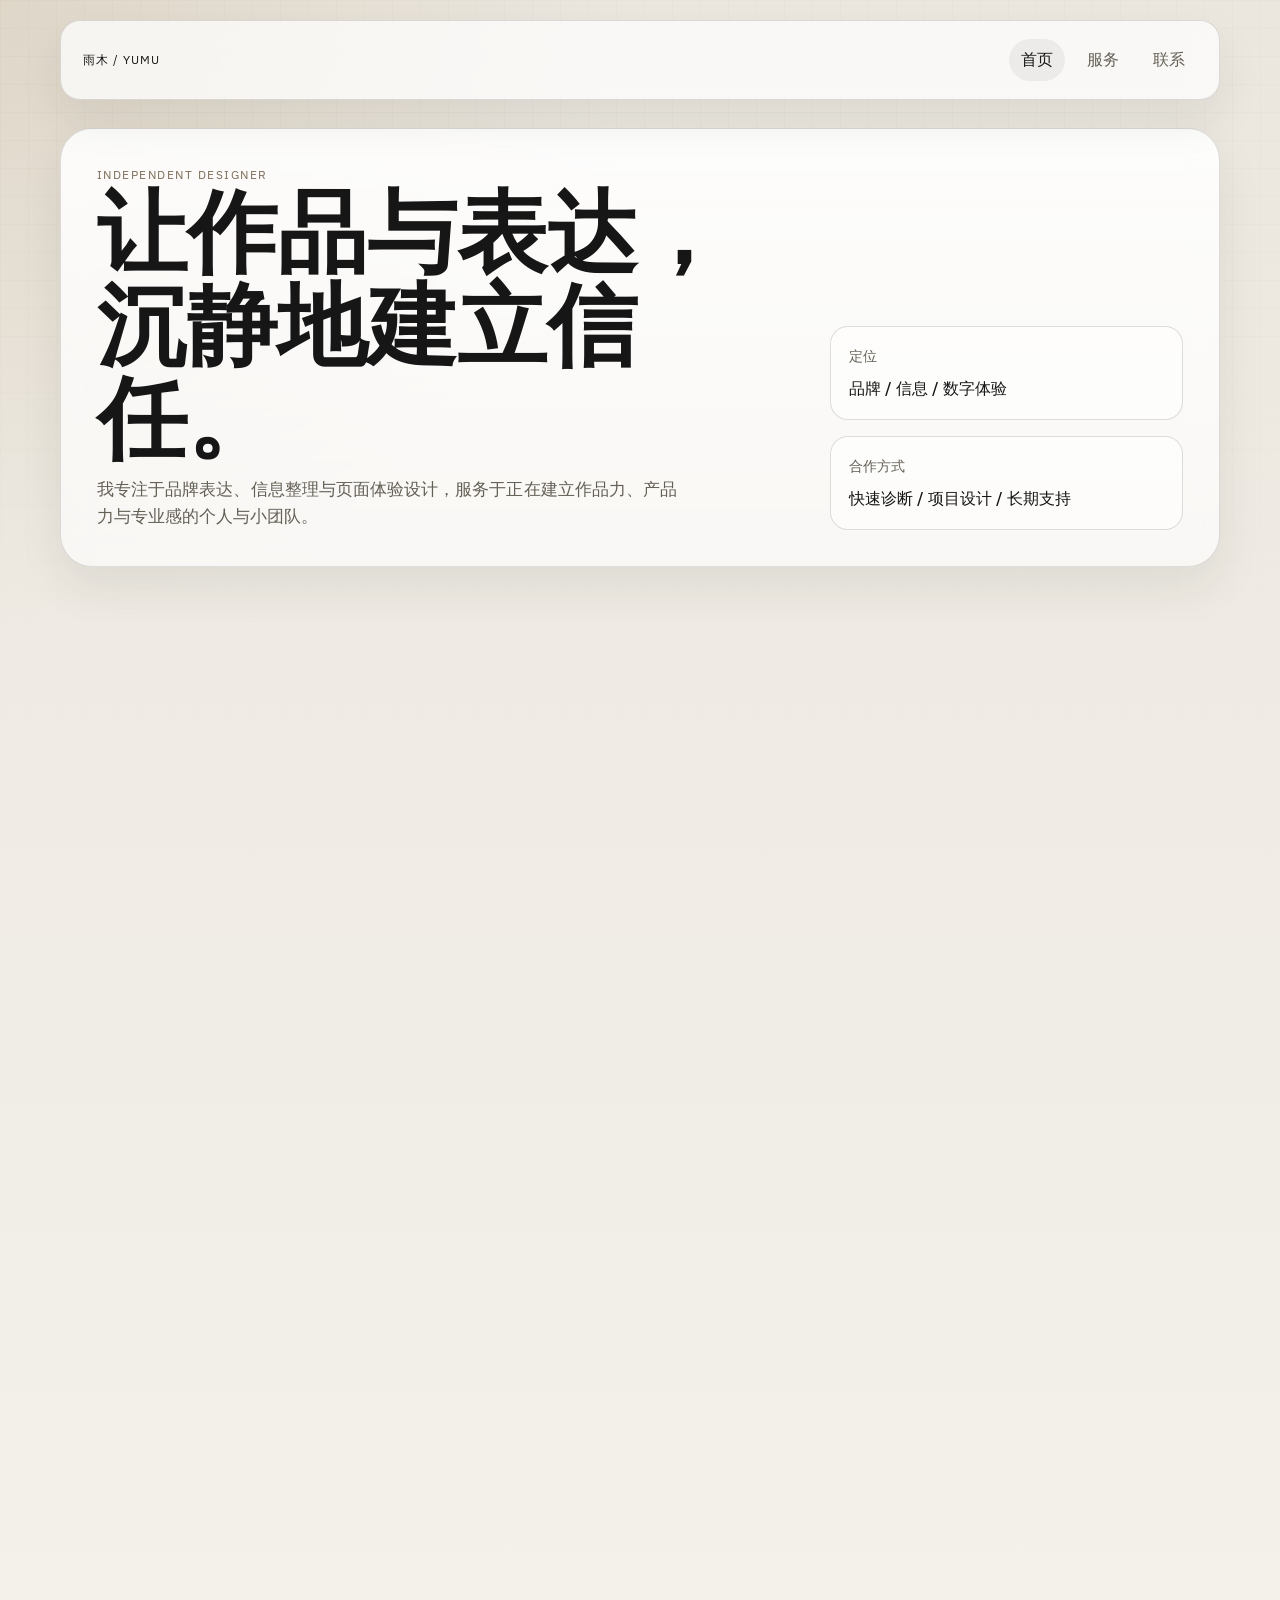
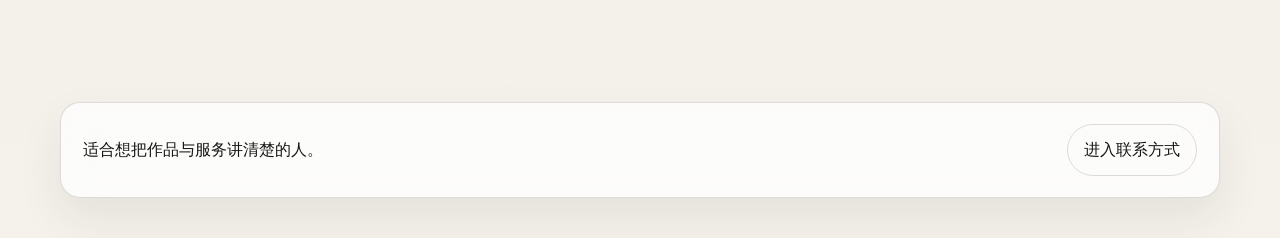
==== index.html @ 08abdf6f "Add files via upload" ====
<!DOCTYPE html>
<html lang="zh-CN">
<head>
  <meta charset="UTF-8">
  <meta name="viewport" content="width=device-width, initial-scale=1.0">
  <title>个人品牌网站 | 设计作品与服务</title>
  <meta
    name="description"
    content="简洁、理性的个人品牌网站首页，用于展示设计作品、服务能力与合作方式。"
  >
  <link rel="preconnect" href="https://fonts.googleapis.com">
  <link rel="preconnect" href="https://fonts.gstatic.com" crossorigin>
  <link
    href="https://fonts.googleapis.com/css2?family=IBM+Plex+Sans:wght@400;500;600&family=Newsreader:opsz,wght@6..72,500;6..72,600&display=swap"
    rel="stylesheet"
  >
  <link rel="stylesheet" href="styles.css">
</head>
<body>
  <div class="intro-overlay" aria-hidden="true">
    <div class="intro-mark">
      <p class="intro-cn">雨木</p>
      <p class="intro-en">YUMU</p>
    </div>
  </div>
  <div class="site-shell">
    <header class="site-header">
      <a class="brand" href="index.html">雨木 / YUMU</a>
      <nav class="site-nav" aria-label="主导航">
        <a href="index.html" aria-current="page">首页</a>
        <a href="services.html">服务</a>
        <a href="contact.html">联系</a>
      </nav>
    </header>

    <main>
      <section class="hero reveal is-visible">
        <div class="hero-copy">
          <p class="eyebrow">Independent Designer</p>
          <h1>让作品与表达，<br>沉静地建立信任。</h1>
          <p class="lead">
            我专注于品牌表达、信息整理与页面体验设计，服务于正在建立作品力、产品力与专业感的个人与小团队。
          </p>
        </div>
        <div class="hero-meta">
          <div class="metric">
            <span>定位</span>
            <strong>品牌 / 信息 / 数字体验</strong>
          </div>
          <div class="metric">
            <span>合作方式</span>
            <strong>快速诊断 / 项目设计 / 长期支持</strong>
          </div>
        </div>
      </section>

      <section class="section-grid reveal">
        <div class="section-intro reveal-soft">
          <p class="eyebrow">Selected Works</p>
          <h2>服务内容</h2>
        </div>
        <div class="cards cards-works">
          <article class="card work-card reveal-soft">
            <video
              class="card-visual"
              autoplay
              muted
              loop
              playsinline
              preload="metadata"
            >
              <source src="assets/videos/1.mp4" type="video/mp4">
            </video>
            <div class="card-body">
              <p class="card-tag">品牌系统</p>
              <h3>咨询型个人品牌重塑</h3>
              <p>
                围绕信任感与专业密度，重构品牌叙事、视觉语言与官网落点，让访问者更快理解“你是谁、能解决什么问题”。
              </p>
            </div>
          </article>

          <article class="card work-card reveal-soft delay-1">
            <video
              class="card-visual"
              autoplay
              muted
              loop
              playsinline
              preload="metadata"
            >
              <source src="assets/videos/2.mp4" type="video/mp4">
            </video>
            <div class="card-body">
              <p class="card-tag">网站体验</p>
              <h3>作品集网站与转化路径设计</h3>
              <p>
                从页面节奏、案例组织到服务入口，建立更清晰的浏览路线，让作品展示与业务转化不是两件分开的事。
              </p>
            </div>
          </article>

          <article class="card work-card reveal-soft delay-2">
            <video
              class="card-visual"
              autoplay
              muted
              loop
              playsinline
              preload="metadata"
            >
              <source src="assets/videos/3.mp4" type="video/mp4">
            </video>
            <div class="card-body">
              <p class="card-tag">信息整理</p>
              <h3>复杂服务内容的可读化表达</h3>
              <p>
                通过模块化内容结构和理性排版，把抽象的方法论、流程与专业服务，转译成容易判断和信任的信息界面。
              </p>
            </div>
          </article>
        </div>
      </section>

      <section class="section-grid section-accent reveal">
        <div class="section-intro reveal-soft">
          <p class="eyebrow">Service Highlight</p>
          <h2>快速诊断 49.9</h2>
        </div>
        <div class="feature-panel reveal-soft delay-1">
          <p class="feature-text">
            面向个人品牌主页、作品集、落地页或服务介绍页的轻量诊断服务。你会获得一份聚焦问题优先级的建议，快速识别当前表达中最影响信任感、可读性与转化的关键环节。
          </p>
          <div class="feature-list">
            <div>
              <span>适合对象</span>
              <strong>作品集不知道怎么改、反复修改也找不到方向的人</strong>
            </div>
            <div>
              <span>交付形式</span>
              <strong>诊断摘要 + 结构建议 + 3 个优先动作</strong>
            </div>
            <div>
              <span>价格</span>
              <strong>49.9</strong>
            </div>
          </div>
          <a class="button" href="services.html">查看服务详情</a>
        </div>
      </section>

      <section class="section-grid reveal">
        <div class="section-intro reveal-soft">
          <p class="eyebrow">Why Work Together</p>
          <h2>我提供的不只是视觉，而是判断与取舍。</h2>
        </div>
        <div class="notes">
          <article class="note reveal-soft">
            <h3>聚焦本质问题</h3>
            <p>优先处理品牌表达不清、页面层级混乱、作品缺少说服力等根因，而不是只做表层美化。</p>
          </article>
          <article class="note reveal-soft delay-1">
            <h3>解决“看起来不专业”</h3>
            <p>帮你理顺页面结构和视觉重点，减少杂乱、堆砌和自我感动式表达，让整体观感更成熟、更可信。</p>
          </article>
          <article class="note reveal-soft delay-2">
            <h3>解决“改了很多还是没效果”</h3>
            <p>帮你找到真正影响理解和转化的关键问题，避免反复改细节却始终抓不住重点，让修改更有方向。</p>
          </article>
        </div>
      </section>
    </main>

    <footer class="site-footer">
      <p>适合想把作品与服务讲清楚的人。</p>
      <a href="contact.html">进入联系方式</a>
    </footer>
  </div>
  <script src="script.js"></script>
</body>
</html>
---- styles.css ----
:root {
  --bg: #f2f0ea;
  --surface: rgba(255, 255, 255, 0.72);
  --surface-strong: rgba(255, 255, 255, 0.9);
  --text: #161616;
  --muted: #646056;
  --line: rgba(22, 22, 22, 0.14);
  --accent: #c8b79d;
  --accent-deep: #7b6d5a;
  --shadow: 0 20px 45px rgba(43, 36, 27, 0.08);
  --max-width: 1160px;
}

* {
  box-sizing: border-box;
}

html {
  scroll-behavior: smooth;
}

body {
  margin: 0;
  color: var(--text);
  font-family: "IBM Plex Sans", sans-serif;
  background:
    radial-gradient(circle at top left, rgba(200, 183, 157, 0.35), transparent 28%),
    linear-gradient(180deg, #ebe7df 0%, #f5f2ec 100%);
  line-height: 1.6;
}

body.is-intro-active {
  overflow: hidden;
}

body::before {
  position: fixed;
  inset: 0;
  z-index: -1;
  background-image:
    linear-gradient(rgba(22, 22, 22, 0.03) 1px, transparent 1px),
    linear-gradient(90deg, rgba(22, 22, 22, 0.03) 1px, transparent 1px);
  background-size: 28px 28px;
  content: "";
  mask-image: linear-gradient(180deg, rgba(0, 0, 0, 0.55), transparent 90%);
}

a {
  color: inherit;
  text-decoration: none;
}

.site-shell {
  width: min(calc(100% - 32px), var(--max-width));
  margin: 0 auto;
  padding: 20px 0 40px;
}

.js-ready .reveal {
  opacity: 0;
  transform: translateY(26px);
  transition:
    opacity 700ms ease,
    transform 700ms cubic-bezier(0.2, 0.75, 0.18, 1);
  will-change: opacity, transform;
}

.js-ready .reveal.is-visible {
  opacity: 1;
  transform: translateY(0);
}

.js-ready .reveal-soft {
  opacity: 0;
  transform: translateY(18px);
  transition:
    opacity 560ms ease,
    transform 560ms cubic-bezier(0.2, 0.75, 0.18, 1);
  will-change: opacity, transform;
}

.js-ready .reveal-soft.is-visible {
  opacity: 1;
  transform: translateY(0);
}

.js-ready .delay-1 {
  transition-delay: 80ms;
}

.js-ready .delay-2 {
  transition-delay: 160ms;
}

.js-ready .delay-3 {
  transition-delay: 240ms;
}

.site-header,
.site-footer,
.hero,
.page-hero,
.feature-panel,
.contact-card,
.service-card,
.note,
.card {
  backdrop-filter: blur(14px);
}

.site-header,
.site-footer {
  display: flex;
  align-items: center;
  justify-content: space-between;
  gap: 16px;
  padding: 18px 22px;
  border: 1px solid var(--line);
  border-radius: 20px;
  background: var(--surface);
  box-shadow: var(--shadow);
}

.site-header {
  position: sticky;
  top: 18px;
  z-index: 10;
}

.brand {
  letter-spacing: 0.08em;
  text-transform: uppercase;
  font-size: 0.78rem;
}

.intro-overlay {
  position: fixed;
  inset: 0;
  display: grid;
  place-items: center;
  padding: 24px;
  background:
    radial-gradient(circle at 20% 20%, rgba(200, 183, 157, 0.26), transparent 26%),
    linear-gradient(180deg, rgba(242, 240, 234, 0.98), rgba(235, 231, 223, 0.96));
  z-index: 50;
  pointer-events: none;
  opacity: 0;
  visibility: hidden;
}

.is-intro-active .intro-overlay {
  opacity: 1;
  visibility: visible;
}

.intro-mark {
  display: grid;
  justify-items: center;
  gap: 10px;
}

.intro-cn,
.intro-en {
  margin: 0;
  color: var(--text);
}

.intro-cn {
  font-family: "Newsreader", serif;
  font-size: clamp(4rem, 12vw, 8rem);
  line-height: 0.95;
  letter-spacing: 0.04em;
  animation: introJump 1s cubic-bezier(0.2, 0.75, 0.18, 1) both;
}

.intro-en {
  font-size: clamp(0.95rem, 2vw, 1.2rem);
  letter-spacing: 0.45em;
  text-transform: uppercase;
  color: var(--muted);
  animation: introFloat 1s ease-out 120ms both;
}

body.is-intro-fadeout .intro-overlay {
  animation: introFadeOut 720ms ease forwards;
}

.site-nav {
  display: flex;
  gap: 10px;
  flex-wrap: wrap;
}

.site-nav a {
  padding: 8px 12px;
  border-radius: 999px;
  color: var(--muted);
}

.site-nav a[aria-current="page"],
.site-nav a:hover,
.button:hover,
.site-footer a:hover {
  background: rgba(22, 22, 22, 0.06);
  color: var(--text);
}

main {
  display: grid;
  gap: 28px;
  padding: 28px 0;
}

.hero,
.page-hero {
  display: grid;
  gap: 28px;
  padding: 36px;
  border: 1px solid var(--line);
  border-radius: 32px;
  background: linear-gradient(180deg, var(--surface-strong), rgba(255, 255, 255, 0.65));
  box-shadow: var(--shadow);
}

.hero {
  grid-template-columns: minmax(0, 1.4fr) minmax(280px, 0.7fr);
  align-items: end;
}

.hero h1,
.page-hero h1,
.section-intro h2,
.contact-card h2,
.service-card h2,
.note h3,
.card h3 {
  margin: 0;
  font-family: "Newsreader", serif;
  font-weight: 600;
  line-height: 1.04;
}

.hero h1,
.page-hero h1 {
  max-width: 12ch;
  font-size: clamp(2.8rem, 7vw, 5.6rem);
  text-wrap: balance;
}

.page-hero {
  gap: 18px;
  padding: 42px 36px 34px;
}

.page-hero .eyebrow {
  margin-bottom: 2px;
}

.page-hero h1 {
  max-width: 14ch;
}

.page-hero .lead {
  max-width: 44ch;
  padding-top: 6px;
}

.lead {
  max-width: 58ch;
  margin: 0;
  color: var(--muted);
  font-size: 1.05rem;
  text-align: justify;
  text-justify: inter-ideograph;
}

.narrow {
  max-width: 48ch;
}

.eyebrow,
.card-tag {
  margin: 0 0 12px;
  color: var(--accent-deep);
  font-size: 0.78rem;
  letter-spacing: 0.12em;
  text-transform: uppercase;
}

.hero-meta,
.feature-list,
.two-col-list,
.contact-list,
.brief-list,
.notes,
.cards {
  display: grid;
  gap: 16px;
}

.metric,
.feature-list div,
.two-col-list div {
  padding: 18px;
  border: 1px solid var(--line);
  border-radius: 18px;
  background: rgba(255, 255, 255, 0.56);
}

.metric span,
.feature-list span,
.two-col-list span,
.contact-list span {
  display: block;
  margin-bottom: 8px;
  color: var(--muted);
  font-size: 0.88rem;
}

.metric strong,
.feature-list strong,
.two-col-list strong,
.contact-list strong {
  font-weight: 500;
}

.section-grid {
  display: grid;
  grid-template-columns: minmax(210px, 280px) minmax(0, 1fr);
  gap: 24px;
  align-items: start;
}

.section-accent .feature-panel {
  background:
    linear-gradient(180deg, rgba(199, 184, 159, 0.22), rgba(255, 255, 255, 0.76)),
    rgba(255, 255, 255, 0.8);
}

.section-intro {
  position: sticky;
  top: 108px;
}

.section-intro h2 {
  font-size: clamp(1.9rem, 4vw, 3.2rem);
}

.cards-works {
  grid-template-columns: repeat(3, minmax(0, 1fr));
}

.card,
.service-card,
.contact-card,
.note,
.feature-panel {
  padding: 22px;
  border: 1px solid var(--line);
  border-radius: 24px;
  background: var(--surface);
  box-shadow: var(--shadow);
}

.card-body p,
.service-card p,
.feature-text,
.note p,
.contact-card p,
.brief-list li {
  margin: 0;
  color: var(--muted);
}

.note p {
  text-align: justify;
  text-justify: inter-ideograph;
}

.card-visual {
  aspect-ratio: 4 / 3;
  display: block;
  width: 100%;
  border-radius: 18px;
  margin-bottom: 18px;
  object-fit: cover;
  background: linear-gradient(180deg, #e6dbcb 0%, #c0b09a 100%);
}

.button,
.site-footer a {
  display: inline-flex;
  width: fit-content;
  padding: 12px 16px;
  border: 1px solid var(--line);
  border-radius: 999px;
  transition: background-color 180ms ease, color 180ms ease, transform 180ms ease;
}

.button:hover,
.site-footer a:hover {
  transform: translateY(-1px);
}

.feature-panel {
  display: grid;
  gap: 18px;
}

.feature-list,
.two-col-list,
.notes {
  grid-template-columns: repeat(2, minmax(0, 1fr));
}

.service-stack,
.contact-layout {
  display: grid;
  gap: 20px;
}

.service-stack {
  gap: 24px;
}

.service-head {
  display: flex;
  justify-content: space-between;
  align-items: flex-start;
  gap: 20px;
}

.service-card {
  display: grid;
  gap: 22px;
  padding: 28px 32px;
}

.service-card > p {
  max-width: 56ch;
  margin-top: -2px;
  text-align: justify;
  text-justify: inter-ideograph;
}

.service-head > div {
  display: grid;
  gap: 8px;
}

.service-head .card-tag {
  margin: 0;
}

.service-head h2 {
  max-width: none;
  letter-spacing: 0.01em;
  white-space: nowrap;
}

.price {
  margin: 0;
  font-size: clamp(1.8rem, 4vw, 3rem);
  font-family: "Newsreader", serif;
  line-height: 1;
  color: var(--accent-deep);
}

.featured-service {
  background:
    linear-gradient(180deg, rgba(199, 184, 159, 0.22), rgba(255, 255, 255, 0.76)),
    rgba(255, 255, 255, 0.8);
}

.featured-service {
  gap: 24px;
}

.featured-service .service-head {
  align-items: end;
}

.featured-service .service-head > div {
  gap: 10px;
}

.featured-service > p {
  max-width: 58ch;
}

.featured-service .two-col-list {
  gap: 18px;
  margin-top: 2px;
}

.featured-service .two-col-list div {
  min-height: 118px;
  padding: 22px;
}

.contact-layout {
  grid-template-columns: repeat(2, minmax(0, 1fr));
}

.contact-list,
.brief-list {
  list-style: none;
  padding: 0;
  margin: 18px 0 0;
}

.contact-list li,
.brief-list li {
  padding: 14px 0;
  border-bottom: 1px solid var(--line);
}

.contact-list li:last-child,
.brief-list li:last-child {
  border-bottom: 0;
}

.site-footer {
  margin-top: 8px;
}

@media (prefers-reduced-motion: reduce) {
  .js-ready .reveal,
  .js-ready .reveal-soft,
  body.is-intro-fadeout .intro-overlay,
  .intro-cn,
  .intro-en {
    opacity: 1;
    transform: none;
    transition: none;
    animation: none;
  }
}

@keyframes introJump {
  0% {
    opacity: 0;
    transform: translateY(34px) scale(0.92);
  }

  45% {
    opacity: 1;
    transform: translateY(-10px) scale(1.03);
  }

  70% {
    transform: translateY(4px) scale(0.995);
  }

  100% {
    opacity: 1;
    transform: translateY(0) scale(1);
  }
}

@keyframes introFloat {
  0% {
    opacity: 0;
    transform: translateY(16px);
  }

  100% {
    opacity: 1;
    transform: translateY(0);
  }
}

@keyframes introFadeOut {
  0% {
    opacity: 1;
    visibility: visible;
  }

  100% {
    opacity: 0;
    visibility: hidden;
  }
}

@media (max-width: 980px) {
  .hero,
  .section-grid,
  .contact-layout,
  .cards-works,
  .feature-list,
  .two-col-list,
  .notes {
    grid-template-columns: 1fr;
  }

  .section-intro {
    position: static;
  }
}

@media (max-width: 720px) {
  .site-shell {
    width: min(calc(100% - 20px), var(--max-width));
    padding-top: 12px;
  }

  .site-header,
  .site-footer,
  .hero,
  .page-hero,
  .feature-panel,
  .contact-card,
  .service-card,
  .note,
  .card {
    border-radius: 20px;
  }

  .site-header,
  .site-footer {
    flex-direction: column;
    align-items: flex-start;
  }

  .hero,
  .page-hero {
    padding: 24px;
  }

  .hero h1,
  .page-hero h1 {
    max-width: none;
  }

  .page-hero {
    gap: 16px;
    padding: 28px 24px;
  }

  .service-card {
    gap: 18px;
    padding: 24px;
  }

  .service-head {
    gap: 12px;
  }

  .service-head h2 {
    white-space: normal;
  }

  .featured-service .service-head {
    align-items: flex-start;
  }

  .intro-cn {
    letter-spacing: 0.02em;
  }

  .intro-en {
    letter-spacing: 0.28em;
  }
}
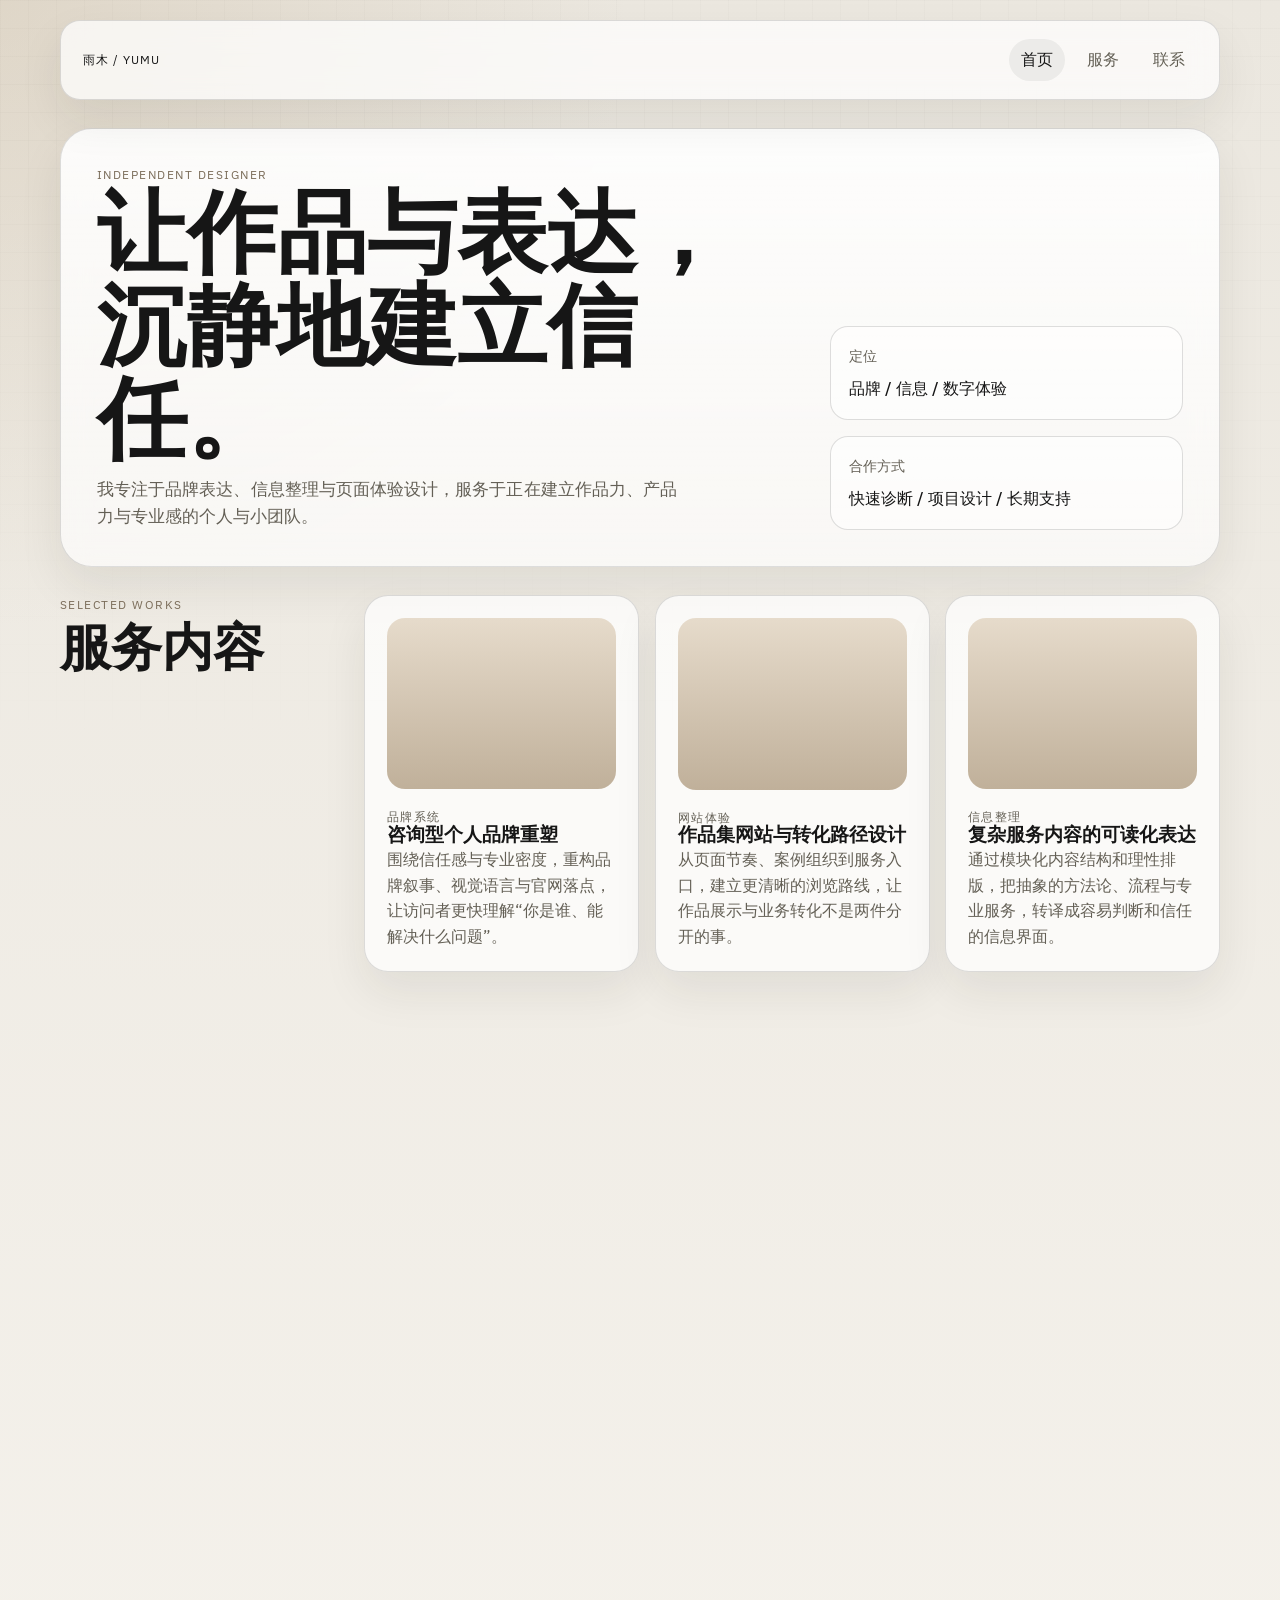
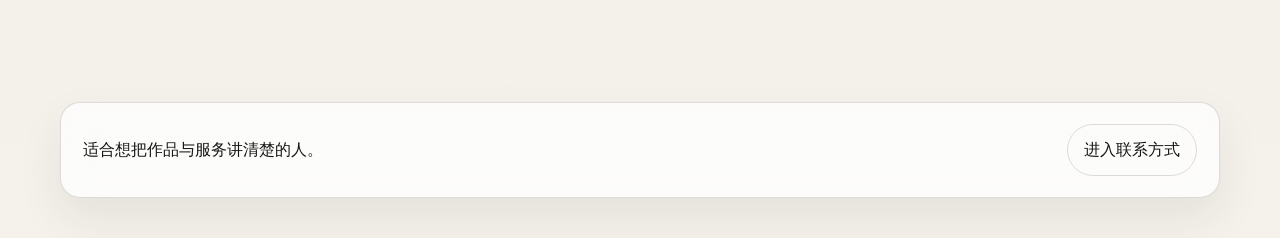
==== commit 3aec470f: "Revert poster click-to-play changes" ====
--- a/index.html
+++ b/index.html
@@ -62,12 +62,17 @@
         <div class="cards cards-works">
           <article class="card work-card reveal-soft">
             <video
-              class="card-visual"
+              class="card-visual js-card-video"
               autoplay
               muted
               loop
               playsinline
-              preload="metadata"
+              webkit-playsinline="true"
+              x5-playsinline="true"
+              x5-video-player-type="h5-page"
+              x5-video-player-fullscreen="false"
+              preload="auto"
+              disablepictureinpicture
             >
               <source src="assets/videos/1.mp4" type="video/mp4">
             </video>
@@ -82,12 +87,17 @@
 
           <article class="card work-card reveal-soft delay-1">
             <video
-              class="card-visual"
+              class="card-visual js-card-video"
               autoplay
               muted
               loop
               playsinline
-              preload="metadata"
+              webkit-playsinline="true"
+              x5-playsinline="true"
+              x5-video-player-type="h5-page"
+              x5-video-player-fullscreen="false"
+              preload="auto"
+              disablepictureinpicture
             >
               <source src="assets/videos/2.mp4" type="video/mp4">
             </video>
@@ -102,12 +112,17 @@
 
           <article class="card work-card reveal-soft delay-2">
             <video
-              class="card-visual"
+              class="card-visual js-card-video"
               autoplay
               muted
               loop
               playsinline
-              preload="metadata"
+              webkit-playsinline="true"
+              x5-playsinline="true"
+              x5-video-player-type="h5-page"
+              x5-video-player-fullscreen="false"
+              preload="auto"
+              disablepictureinpicture
             >
               <source src="assets/videos/3.mp4" type="video/mp4">
             </video>
--- a/styles.css
+++ b/styles.css
@@ -387,6 +387,10 @@
   background: linear-gradient(180deg, #e6dbcb 0%, #c0b09a 100%);
 }
 
+.card-visual.is-interactive {
+  cursor: pointer;
+}
+
 .button,
 .site-footer a {
   display: inline-flex;
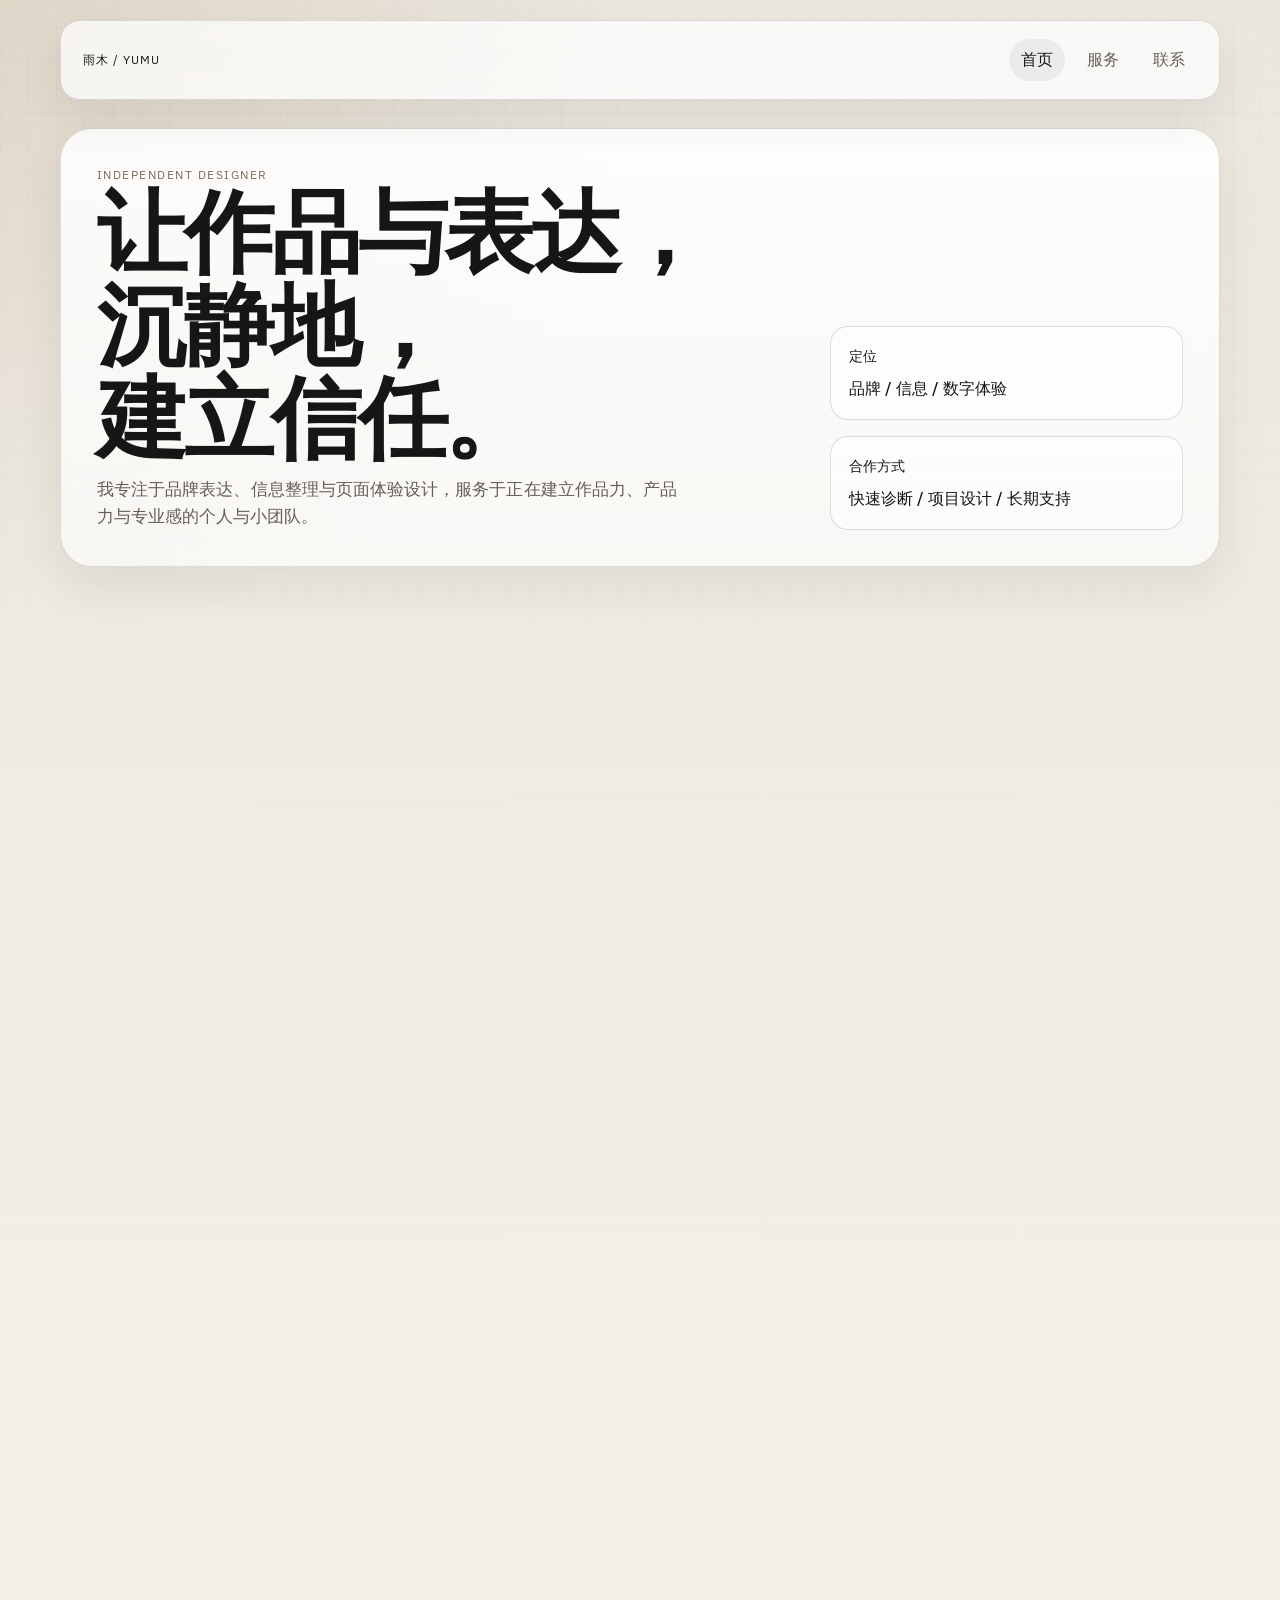
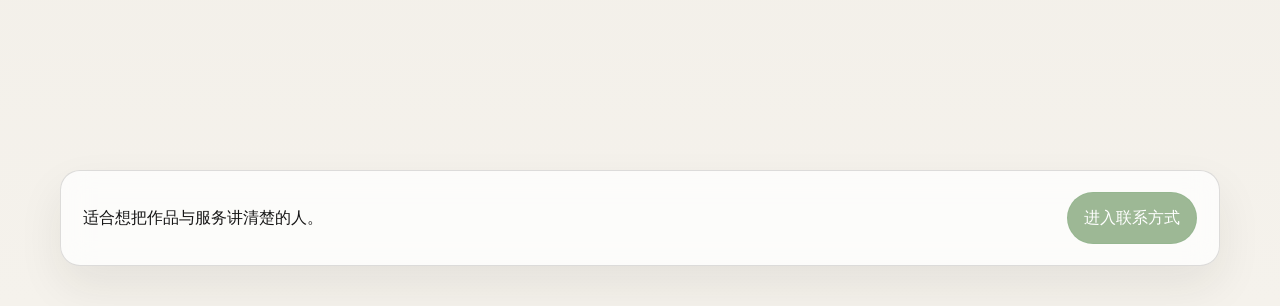
==== commit e2f49ac9: "Update latest website layout tweaks" ====
--- a/index.html
+++ b/index.html
@@ -37,7 +37,7 @@
       <section class="hero reveal is-visible">
         <div class="hero-copy">
           <p class="eyebrow">Independent Designer</p>
-          <h1>让作品与表达，<br>沉静地建立信任。</h1>
+          <h1>让作品与表达，<br>沉静地，<br>建立信任。</h1>
           <p class="lead">
             我专注于品牌表达、信息整理与页面体验设计，服务于正在建立作品力、产品力与专业感的个人与小团队。
           </p>
@@ -164,10 +164,10 @@
         </div>
       </section>
 
-      <section class="section-grid reveal">
+      <section class="section-grid section-judgement reveal">
         <div class="section-intro reveal-soft">
           <p class="eyebrow">Why Work Together</p>
-          <h2>我提供的不只是视觉，而是判断与取舍。</h2>
+          <h2>我提供的不只是视觉，<br>而是判断与取舍。</h2>
         </div>
         <div class="notes">
           <article class="note reveal-soft">
--- a/styles.css
+++ b/styles.css
@@ -245,6 +245,13 @@
   max-width: 12ch;
   font-size: clamp(2.8rem, 7vw, 5.6rem);
   text-wrap: balance;
+  letter-spacing: -0.035em;
+}
+
+.hero h1 {
+  max-width: 9ch;
+  word-break: keep-all;
+  overflow-wrap: normal;
 }
 
 .page-hero {
@@ -305,6 +312,16 @@
   border: 1px solid var(--line);
   border-radius: 18px;
   background: rgba(255, 255, 255, 0.56);
+}
+
+.hero .metric {
+  border: 1px solid var(--line);
+  background: rgba(255, 255, 255, 0.56);
+}
+
+.hero .metric span,
+.hero .metric strong {
+  color: inherit;
 }
 
 .metric span,
@@ -344,6 +361,14 @@
 
 .section-intro h2 {
   font-size: clamp(1.9rem, 4vw, 3.2rem);
+}
+
+.section-judgement .section-intro h2 {
+  max-width: 8ch;
+  line-height: 0.98;
+  letter-spacing: -0.03em;
+  text-align: left;
+  text-justify: auto;
 }
 
 .cards-works {
@@ -362,6 +387,22 @@
   box-shadow: var(--shadow);
 }
 
+.contact-card {
+  display: grid;
+  grid-template-rows: auto auto 1fr;
+  gap: 10px;
+}
+
+.contact-card .card-tag {
+  margin: 0;
+  line-height: 1;
+}
+
+.contact-card h2 {
+  margin-top: 0;
+  line-height: 1;
+}
+
 .card-body p,
 .service-card p,
 .feature-text,
@@ -372,6 +413,28 @@
   color: var(--muted);
 }
 
+.card-body {
+  display: grid;
+  gap: 12px;
+}
+
+.card-body .card-tag {
+  margin: 0;
+  font-size: 0.72rem;
+  letter-spacing: 0.14em;
+}
+
+.card h3 {
+  font-size: clamp(1.5rem, 2vw, 2rem);
+  line-height: 1.08;
+  letter-spacing: -0.015em;
+}
+
+.card-body p:last-child {
+  font-size: 1rem;
+  line-height: 1.75;
+}
+
 .note p {
   text-align: justify;
   text-justify: inter-ideograph;
@@ -396,14 +459,18 @@
   display: inline-flex;
   width: fit-content;
   padding: 12px 16px;
-  border: 1px solid var(--line);
+  border: 1px solid rgba(146, 182, 142, 0.65);
   border-radius: 999px;
+  background: #9db895;
+  color: #ffffff;
   transition: background-color 180ms ease, color 180ms ease, transform 180ms ease;
 }
 
 .button:hover,
 .site-footer a:hover {
   transform: translateY(-1px);
+  background: #89a880;
+  color: #ffffff;
 }
 
 .feature-panel {
@@ -504,6 +571,7 @@
 
 .contact-layout {
   grid-template-columns: repeat(2, minmax(0, 1fr));
+  align-items: stretch;
 }
 
 .contact-list,
@@ -515,13 +583,27 @@
 
 .contact-list li,
 .brief-list li {
-  padding: 14px 0;
+  display: flex;
+  align-items: center;
+  min-height: 118px;
+  padding: 18px 0;
   border-bottom: 1px solid var(--line);
 }
 
 .contact-list li:last-child,
 .brief-list li:last-child {
   border-bottom: 0;
+}
+
+.contact-list li {
+  align-items: flex-start;
+  flex-direction: column;
+  justify-content: center;
+  gap: 14px;
+}
+
+.brief-list li {
+  line-height: 1.65;
 }
 
 .site-footer {
@@ -626,6 +708,26 @@
     align-items: flex-start;
   }
 
+  .site-header {
+    gap: 18px;
+    padding: 20px 22px;
+  }
+
+  .brand {
+    font-size: 0.74rem;
+    letter-spacing: 0.06em;
+  }
+
+  .site-nav {
+    width: 100%;
+    gap: 12px;
+  }
+
+  .site-nav a {
+    padding: 10px 16px;
+    font-size: 1rem;
+  }
+
   .hero,
   .page-hero {
     padding: 24px;
@@ -636,6 +738,56 @@
     max-width: none;
   }
 
+  .hero {
+    gap: 22px;
+  }
+
+  .hero-copy {
+    display: grid;
+    gap: 14px;
+  }
+
+  .hero .eyebrow,
+  .page-hero .eyebrow {
+    margin-bottom: 0;
+    font-size: 0.72rem;
+    letter-spacing: 0.14em;
+  }
+
+  .hero h1 {
+    font-size: clamp(3.5rem, 15vw, 4.8rem);
+    line-height: 0.96;
+    letter-spacing: -0.03em;
+    word-break: keep-all;
+    overflow-wrap: normal;
+    text-wrap: pretty;
+  }
+
+  .page-hero h1 {
+    font-size: clamp(3rem, 14vw, 4.2rem);
+    line-height: 0.98;
+    letter-spacing: -0.03em;
+    word-break: keep-all;
+    overflow-wrap: normal;
+    text-wrap: pretty;
+  }
+
+  .lead {
+    font-size: 0.98rem;
+    line-height: 1.75;
+    text-align: left;
+  }
+
+  .hero-meta {
+    gap: 14px;
+  }
+
+  .metric,
+  .feature-list div,
+  .two-col-list div {
+    padding: 20px 18px;
+  }
+
   .page-hero {
     gap: 16px;
     padding: 28px 24px;
@@ -646,6 +798,10 @@
     padding: 24px;
   }
 
+  .service-stack {
+    gap: 18px;
+  }
+
   .service-head {
     gap: 12px;
   }
@@ -654,10 +810,71 @@
     white-space: normal;
   }
 
+  .service-card > p,
+  .note p,
+  .contact-card p,
+  .brief-list li {
+    text-align: left;
+  }
+
   .featured-service .service-head {
     align-items: flex-start;
   }
 
+  .price {
+    font-size: clamp(1.8rem, 10vw, 2.8rem);
+  }
+
+  .contact-layout {
+    gap: 18px;
+  }
+
+  .contact-card {
+    padding: 24px;
+  }
+
+  .contact-card h2,
+  .service-card h2 {
+    font-size: clamp(2rem, 8vw, 2.6rem);
+    line-height: 1;
+    letter-spacing: -0.02em;
+  }
+
+  .contact-card {
+    gap: 10px;
+  }
+
+  .contact-card h2 {
+    margin-top: 0;
+  }
+
+  .contact-list,
+  .brief-list {
+    margin-top: 8px;
+  }
+
+  .contact-list li,
+  .brief-list li {
+    min-height: auto;
+    padding: 18px 0;
+  }
+
+  .section-grid {
+    gap: 18px;
+  }
+
+  .section-intro h2 {
+    font-size: clamp(2.2rem, 11vw, 3.2rem);
+    line-height: 0.98;
+    letter-spacing: -0.03em;
+  }
+
+  .card,
+  .note,
+  .feature-panel {
+    padding: 24px;
+  }
+
   .intro-cn {
     letter-spacing: 0.02em;
   }
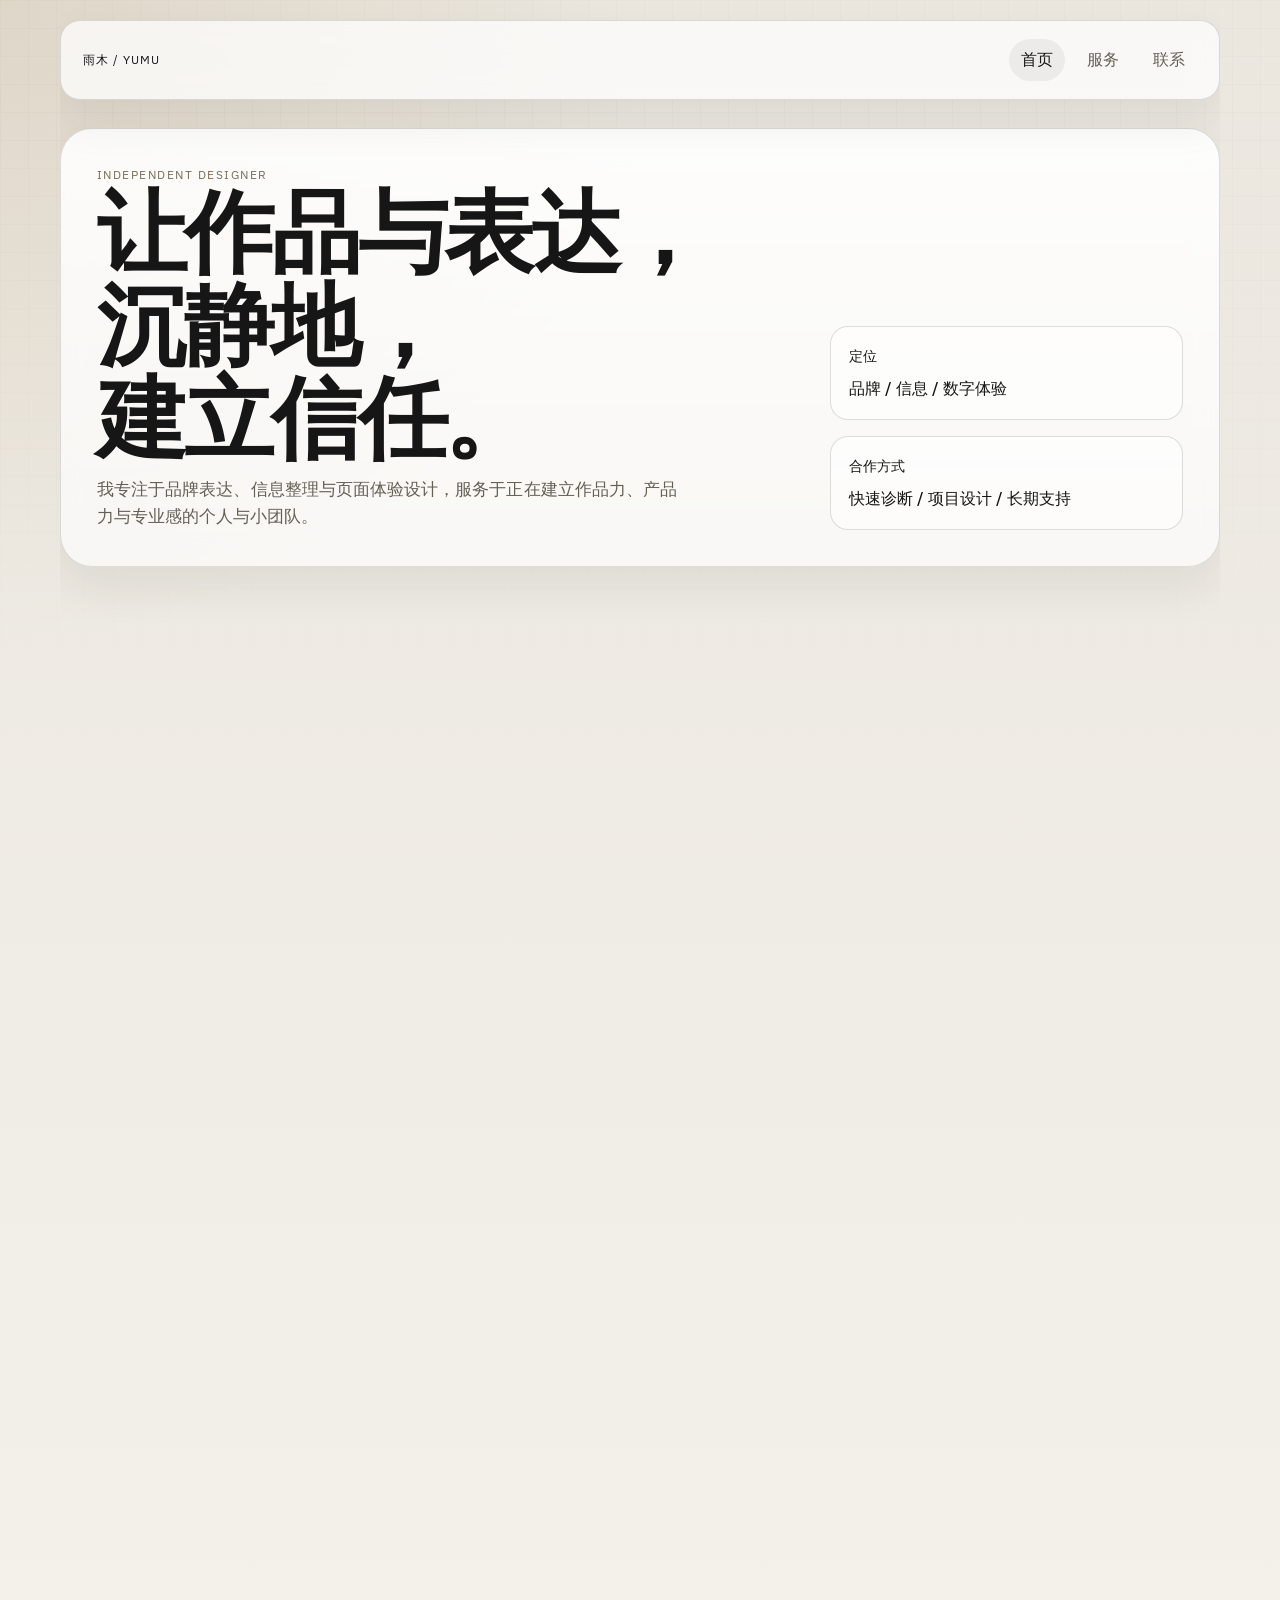
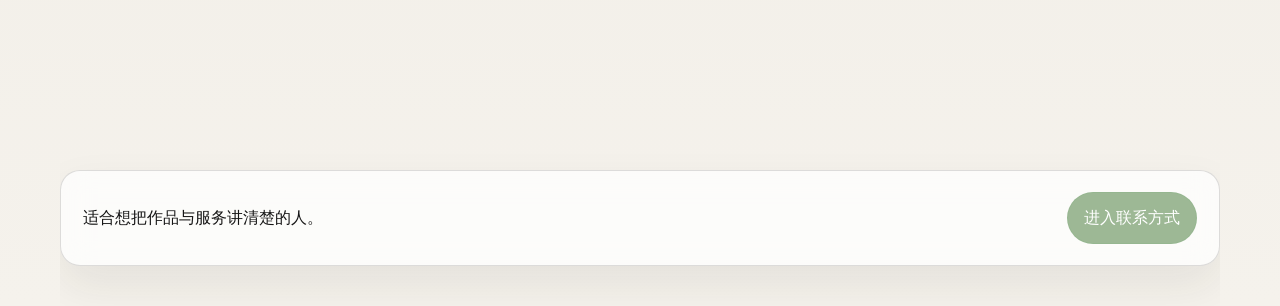
==== commit f85955d8: "Fix mobile viewport and responsive scaling" ====
--- a/index.html
+++ b/index.html
@@ -2,7 +2,7 @@
 <html lang="zh-CN">
 <head>
   <meta charset="UTF-8">
-  <meta name="viewport" content="width=device-width, initial-scale=1.0">
+  <meta name="viewport" content="width=device-width, initial-scale=1.0, viewport-fit=cover">
   <title>个人品牌网站 | 设计作品与服务</title>
   <meta
     name="description"
--- a/styles.css
+++ b/styles.css
@@ -17,6 +17,8 @@
 
 html {
   scroll-behavior: smooth;
+  -webkit-text-size-adjust: 100%;
+  text-size-adjust: 100%;
 }
 
 body {
@@ -27,6 +29,7 @@
     radial-gradient(circle at top left, rgba(200, 183, 157, 0.35), transparent 28%),
     linear-gradient(180deg, #ebe7df 0%, #f5f2ec 100%);
   line-height: 1.6;
+  overflow-x: hidden;
 }
 
 body.is-intro-active {
@@ -50,10 +53,17 @@
   text-decoration: none;
 }
 
+img,
+video {
+  display: block;
+  max-width: 100%;
+}
+
 .site-shell {
   width: min(calc(100% - 32px), var(--max-width));
   margin: 0 auto;
   padding: 20px 0 40px;
+  overflow-x: clip;
 }
 
 .js-ready .reveal {
@@ -339,6 +349,7 @@
 .two-col-list strong,
 .contact-list strong {
   font-weight: 500;
+  overflow-wrap: anywhere;
 }
 
 .section-grid {
@@ -411,6 +422,7 @@
 .brief-list li {
   margin: 0;
   color: var(--muted);
+  overflow-wrap: anywhere;
 }
 
 .card-body {
@@ -602,6 +614,15 @@
   gap: 14px;
 }
 
+.contact-list a,
+.brief-list li,
+.lead,
+.service-card > p,
+.note p {
+  overflow-wrap: anywhere;
+  word-break: break-word;
+}
+
 .brief-list li {
   line-height: 1.65;
 }
@@ -721,6 +742,7 @@
   .site-nav {
     width: 100%;
     gap: 12px;
+    justify-content: space-between;
   }
 
   .site-nav a {
@@ -755,21 +777,21 @@
   }
 
   .hero h1 {
-    font-size: clamp(3.5rem, 15vw, 4.8rem);
-    line-height: 0.96;
-    letter-spacing: -0.03em;
-    word-break: keep-all;
-    overflow-wrap: normal;
-    text-wrap: pretty;
-  }
-
-  .page-hero h1 {
-    font-size: clamp(3rem, 14vw, 4.2rem);
+    font-size: clamp(2.8rem, 12vw, 4rem);
     line-height: 0.98;
     letter-spacing: -0.03em;
     word-break: keep-all;
-    overflow-wrap: normal;
-    text-wrap: pretty;
+    overflow-wrap: anywhere;
+    text-wrap: balance;
+  }
+
+  .page-hero h1 {
+    font-size: clamp(2.4rem, 10.8vw, 3.5rem);
+    line-height: 1.02;
+    letter-spacing: -0.03em;
+    word-break: keep-all;
+    overflow-wrap: anywhere;
+    text-wrap: balance;
   }
 
   .lead {
@@ -835,8 +857,8 @@
 
   .contact-card h2,
   .service-card h2 {
-    font-size: clamp(2rem, 8vw, 2.6rem);
-    line-height: 1;
+    font-size: clamp(1.8rem, 7.6vw, 2.4rem);
+    line-height: 1.04;
     letter-spacing: -0.02em;
   }
 
@@ -864,9 +886,10 @@
   }
 
   .section-intro h2 {
-    font-size: clamp(2.2rem, 11vw, 3.2rem);
-    line-height: 0.98;
+    font-size: clamp(1.9rem, 9.2vw, 2.8rem);
+    line-height: 1.02;
     letter-spacing: -0.03em;
+    text-wrap: balance;
   }
 
   .card,
@@ -875,6 +898,14 @@
     padding: 24px;
   }
 
+  .page-hero .lead,
+  .hero .lead,
+  .service-card > p,
+  .brief-list li,
+  .contact-list a {
+    font-size: 0.96rem;
+  }
+
   .intro-cn {
     letter-spacing: 0.02em;
   }
@@ -883,3 +914,77 @@
     letter-spacing: 0.28em;
   }
 }
+
+@media (max-width: 480px) {
+  .site-shell {
+    width: calc(100% - 16px);
+    padding-top: 10px;
+  }
+
+  .site-header,
+  .site-footer,
+  .hero,
+  .page-hero,
+  .feature-panel,
+  .contact-card,
+  .service-card,
+  .note,
+  .card {
+    padding: 20px;
+    border-radius: 18px;
+  }
+
+  .site-header {
+    padding: 18px 20px;
+  }
+
+  .site-nav {
+    gap: 8px;
+  }
+
+  .site-nav a {
+    flex: 1 1 0;
+    min-width: 0;
+    text-align: center;
+    padding: 10px 0;
+  }
+
+  .hero,
+  .page-hero {
+    gap: 18px;
+  }
+
+  .hero h1 {
+    font-size: clamp(2.35rem, 11vw, 3.2rem);
+    max-width: 7ch;
+  }
+
+  .page-hero h1 {
+    font-size: clamp(2.05rem, 9.6vw, 2.9rem);
+    max-width: 10ch;
+  }
+
+  .section-intro h2 {
+    font-size: clamp(1.7rem, 8.4vw, 2.4rem);
+  }
+
+  .contact-card h2,
+  .service-card h2,
+  .card h3 {
+    font-size: clamp(1.55rem, 7vw, 2rem);
+  }
+
+  .card-body p:last-child,
+  .note p,
+  .service-card > p,
+  .brief-list li,
+  .contact-list a,
+  .lead {
+    font-size: 0.94rem;
+    line-height: 1.7;
+  }
+
+  .price {
+    font-size: clamp(1.7rem, 9vw, 2.3rem);
+  }
+}
